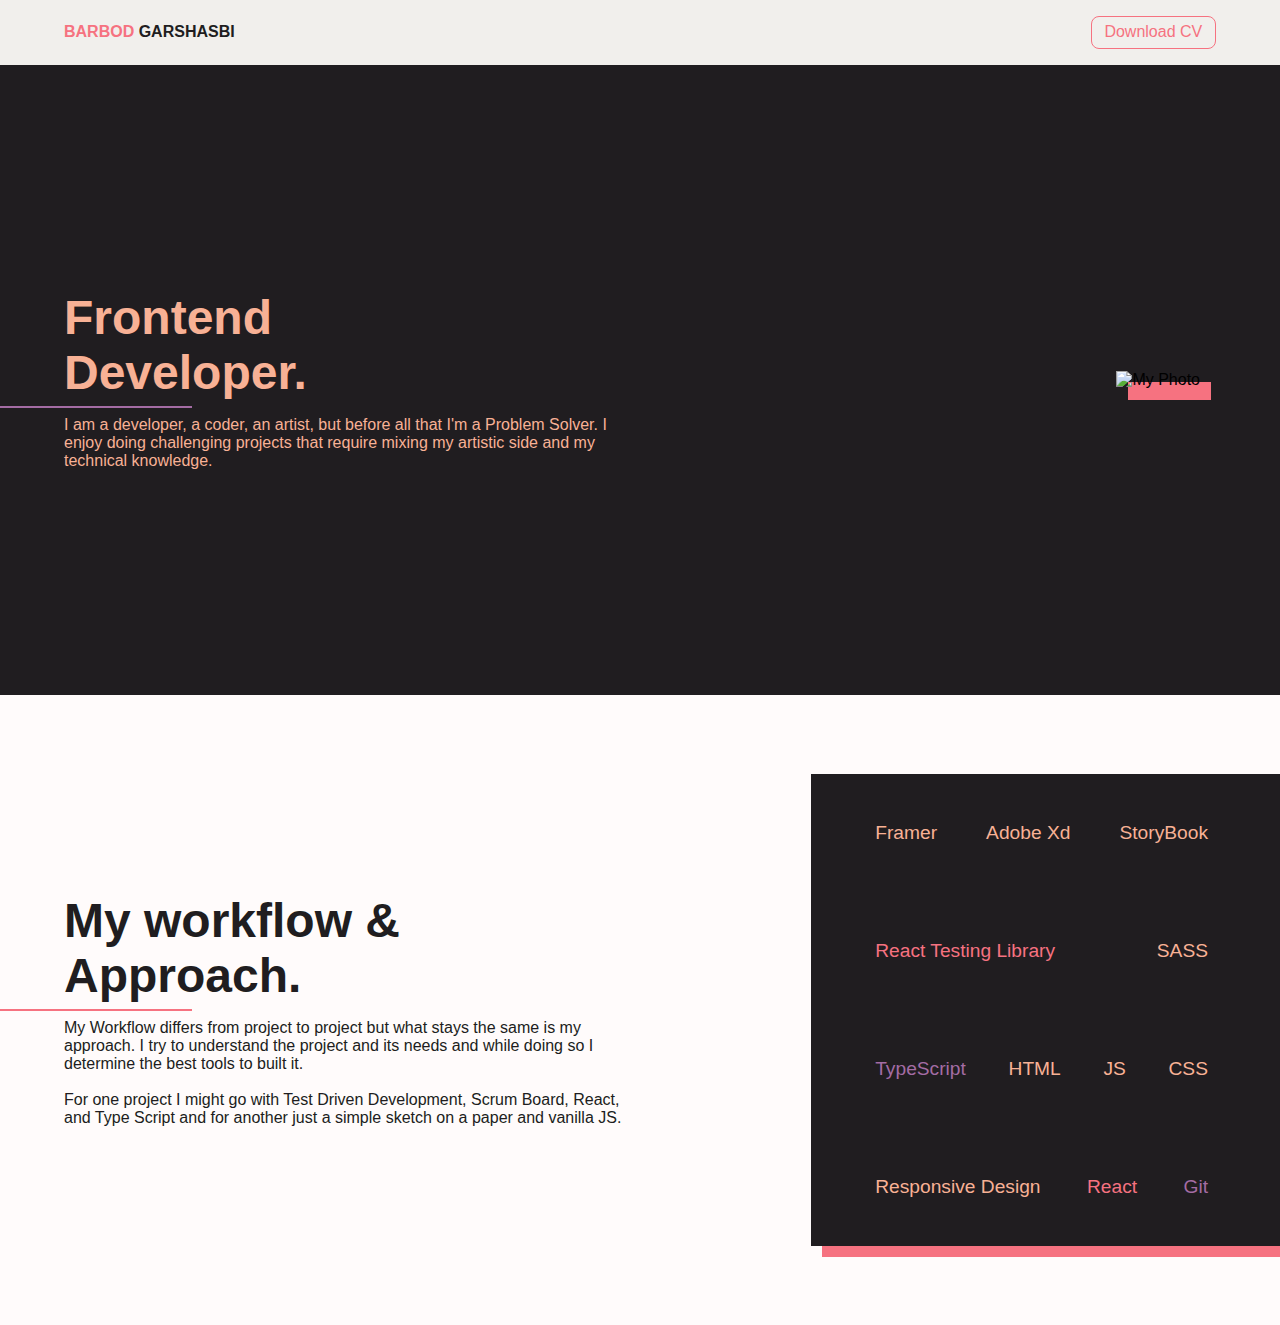
==== index.html @ 4fe1165f "first commit" ====
<!DOCTYPE html>
<html lang="en">
<head>
    <meta charset="UTF-8">
    <meta http-equiv="X-UA-Compatible" content="IE=edge">
    <meta name="viewport" content="width=device-width, initial-scale=1.0">
    <title>Barbod Garshasbi</title>
    <link rel="stylesheet" href="styles/main.css">
</head>
<body>
    <section class="header">
       <div class="header__container">
        
        <a href="index.html" class="header__logo"> <span class="header__logo--accent-color">Barbod</span> Garshasbi</a>
        <div class="button">
            <a href="#" class="button__txt">Download CV</a>
        </div>
       </div>
    </section>

    <section class="hero">
        <div class="hero__container">
            <div class="hero__content">
                <div class="title title--primary">
                    <p class="title__txt">Frontend <br> Developer.</p>
                    <div class="title__underline"></div>
                </div>
                <p class="hero__content__txt">I am a developer, a coder, an artist, but before all that I'm a Problem Solver. I enjoy doing challenging projects that require mixing my artistic side and my technical knowledge.</p>
            </div>

            <div class="hero__design">
                <div class="hero__design__img-container">
                    <img src="/images/profile.jpg" alt="My Photo" class="hero__design__img">
                    <div class="hero__design__img-shadow"></div>
                    <img src="/images/hero-design-lines.svg" alt="" class="hero__design-lines">
                </div>
            </div>
        </div>
    </section>

    <section class="workflow">
        <div class="workflow__container">
            <div class="workflow__content">
                <div class="title title--primary-var">
                    <p class="title__txt">My workflow &<br> Approach.</p>
                    <div class="title__underline"></div>
                </div>
                <p class="workflow__content__txt">
                    My Workflow differs from project to project but what stays the same is my approach. I try to understand the project and its needs and while doing so I determine the best tools to built it.
                    <br><br>
                    For one project I might go with Test Driven Development, Scrum Board, React, and Type Script and for another just a simple sketch on a paper and vanilla JS. 
                </p>
            </div>

            <div class="workflow__design">
                <div class="workflow__design__container">
                    <div class="workflow__design-row">
                        <p class="workflow__design-row__item">Framer</p>
                        <p class="workflow__design-row__item">Adobe Xd</p>
                        <p class="workflow__design-row__item">StoryBook</p>
                    </div>
                    <div class="workflow__design-row">
                        <p class="workflow__design-row__item workflow__design-row__item--color-secondary">React Testing Library</p>
                        <p class="workflow__design-row__item">SASS</p>
                    </div>
                    <div class="workflow__design-row">
                        <p class="workflow__design-row__item workflow__design-row__item--color-secondary-var">TypeScript</p>
                        <p class="workflow__design-row__item">HTML</p>
                        <p class="workflow__design-row__item">JS</p>
                        <p class="workflow__design-row__item">CSS</p>
                    </div>
                    <div class="workflow__design-row">
                        <p class="workflow__design-row__item">Responsive Design</p>
                        <p class="workflow__design-row__item workflow__design-row__item--color-secondary">React</p>
                        <p class="workflow__design-row__item workflow__design-row__item--color-secondary-var">Git</p>
                    </div>
                    <div class="workflow__design-background"></div>
                    <div class="workflow__design-shadow"></div>
                </div>
            </div>
        </div>
    </section>
</body>
</html>
---- styles/main.css ----
body {
  overflow-x: hidden;
  margin: 0;
  padding: 0;
  font-family: 'Poppins', sans-serif;
}

a, li, h1, h2, p {
  text-decoration: none;
  margin: 0;
  padding: 0;
  z-index: 9999;
}

ul {
  display: inline;
  margin: 0;
  padding: 0;
}

li {
  display: inline;
  list-style-type: none;
  margin: 0;
  padding: 0;
}

.button {
  cursor: pointer;
  border: 1px #F67280 solid;
  border-radius: 8px;
  padding: .4rem .8rem;
}

.button .button__txt {
  color: #F67280;
}

.button:hover {
  background-color: #F67280;
}

.button:hover .button__txt {
  color: #F1EFEC;
}

.header {
  background-color: #F1EFEC;
}

.header .header__container {
  display: -webkit-box;
  display: -ms-flexbox;
  display: flex;
  -webkit-box-pack: justify;
      -ms-flex-pack: justify;
          justify-content: space-between;
  -webkit-box-align: center;
      -ms-flex-align: center;
          align-items: center;
  padding: 1rem 4rem;
}

.header .header__logo {
  text-transform: uppercase;
  font-weight: bold;
  color: #201D20;
}

.header .header__logo .header__logo--accent-color {
  color: #F67280;
}

.title {
  position: relative;
  margin-bottom: 1rem;
}

.title .title__underline {
  position: absolute;
  bottom: -0.5rem;
  left: -10rem;
  width: 18rem;
  height: 2px;
}

.title .title__txt {
  font-size: 3rem;
  font-weight: bold;
}

.title--primary {
  color: #F8B195;
}

.title--primary .title__underline {
  background-color: #A46CA4;
}

.title--primary-var {
  color: #201D20;
}

.title--primary-var .title__underline {
  background-color: #F67280;
}

.hero {
  background-color: #201D20;
}

.hero .hero__container {
  height: 70vh;
  padding: 0rem 4rem;
  display: -webkit-box;
  display: -ms-flexbox;
  display: flex;
  -webkit-box-align: center;
      -ms-flex-align: center;
          align-items: center;
}

.hero .hero__container .hero__content {
  -webkit-box-flex: 1;
      -ms-flex: 1;
          flex: 1;
}

.hero .hero__container .hero__content .hero__content__txt {
  color: #F8B195;
}

.hero .hero__container .hero__design {
  -webkit-transform: translateX(-1rem);
          transform: translateX(-1rem);
  display: -webkit-box;
  display: -ms-flexbox;
  display: flex;
  -webkit-box-flex: 1;
      -ms-flex: 1;
          flex: 1;
  -webkit-box-pack: end;
      -ms-flex-pack: end;
          justify-content: flex-end;
  -webkit-box-align: center;
      -ms-flex-align: center;
          align-items: center;
}

.hero .hero__container .hero__design .hero__design__img-container {
  display: -webkit-box;
  display: -ms-flexbox;
  display: flex;
  position: relative;
}

.hero .hero__container .hero__design .hero__design__img {
  position: relative;
  width: 100%;
  z-index: 2;
}

.hero .hero__container .hero__design .hero__design__img-shadow {
  width: 100%;
  height: 100%;
  background-color: #F67280;
  position: absolute;
  bottom: -.7rem;
  right: -.7rem;
  z-index: 1;
}

.hero .hero__container .hero__design .hero__design-lines {
  position: absolute;
  width: 30%;
  left: -1.2rem;
  top: -1rem;
}

.workflow {
  background-color: #FFFBFB;
}

.workflow .workflow__container {
  height: 70vh;
  padding: 0rem 4rem;
  display: -webkit-box;
  display: -ms-flexbox;
  display: flex;
  -webkit-box-align: center;
      -ms-flex-align: center;
          align-items: center;
}

.workflow .workflow__container .workflow__content {
  -webkit-box-flex: 1;
      -ms-flex: 1;
          flex: 1;
}

.workflow .workflow__container .workflow__content .workflow__content__txt {
  color: #201D20;
}

.workflow .workflow__container .workflow__design {
  -webkit-box-flex: 1;
      -ms-flex: 1;
          flex: 1;
  display: -webkit-box;
  display: -ms-flexbox;
  display: flex;
  -webkit-box-pack: end;
      -ms-flex-pack: end;
          justify-content: flex-end;
  -webkit-box-align: center;
      -ms-flex-align: center;
          align-items: center;
}

.workflow .workflow__container .workflow__design .workflow__design__container {
  position: relative;
  width: 80%;
  -webkit-transform: translateX(3.5rem);
          transform: translateX(3.5rem);
}

.workflow .workflow__container .workflow__design .workflow__design__container .workflow__design-row {
  padding: 3rem 4rem;
  display: -webkit-box;
  display: -ms-flexbox;
  display: flex;
  -webkit-box-pack: justify;
      -ms-flex-pack: justify;
          justify-content: space-between;
  -webkit-box-align: center;
      -ms-flex-align: center;
          align-items: center;
}

.workflow .workflow__container .workflow__design .workflow__design__container .workflow__design-row .workflow__design-row__item {
  color: #F8B195;
  font-size: 1.2rem;
}

.workflow .workflow__container .workflow__design .workflow__design__container .workflow__design-row .workflow__design-row__item--color-secondary {
  color: #F67280;
}

.workflow .workflow__container .workflow__design .workflow__design__container .workflow__design-row .workflow__design-row__item--color-secondary-var {
  color: #A46CA4;
}

.workflow .workflow__container .workflow__design .workflow__design__container .workflow__design-background {
  width: 120%;
  height: 100%;
  position: absolute;
  top: 0;
  left: 0;
  background-color: #201D20;
  z-index: 2;
}

.workflow .workflow__container .workflow__design .workflow__design__container .workflow__design-shadow {
  width: 100%;
  height: 100%;
  position: absolute;
  bottom: -.7rem;
  right: -.7rem;
  background-color: #F67280;
  z-index: 1;
}
/*# sourceMappingURL=main.css.map */
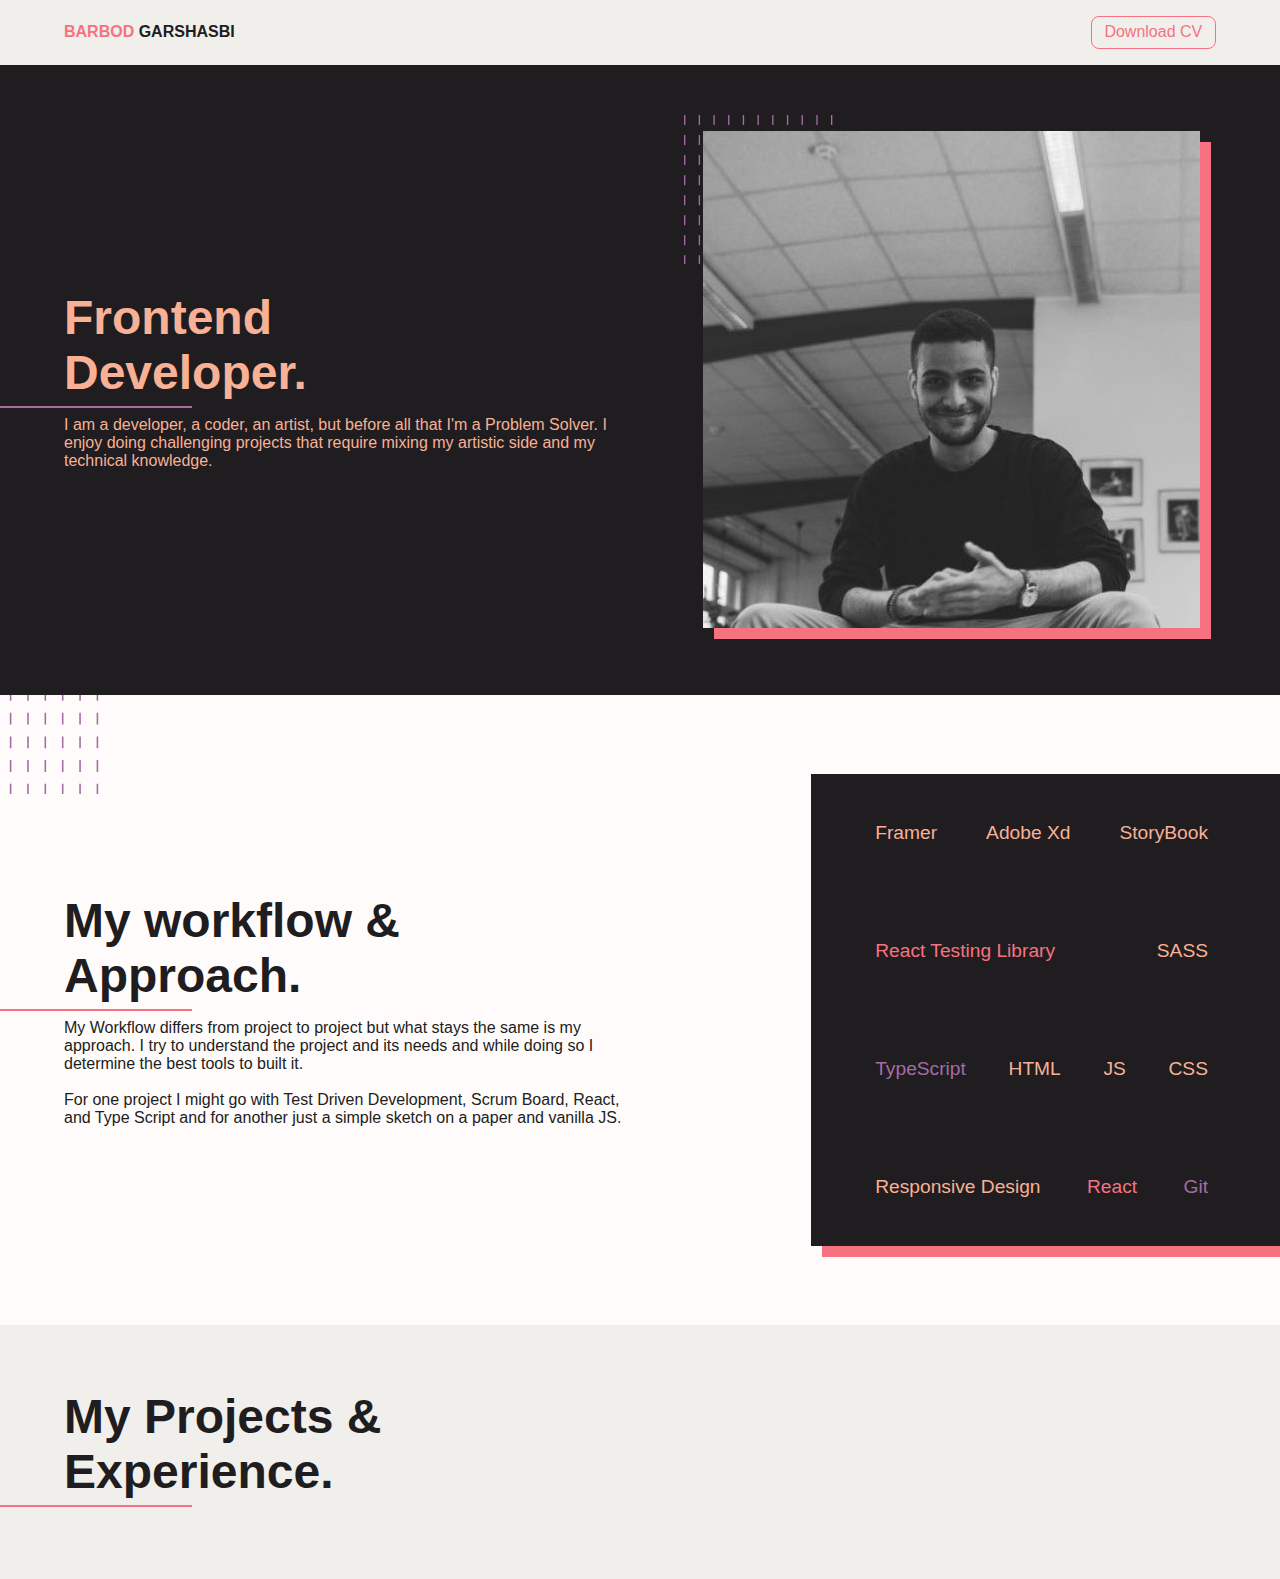
==== commit 3f4ac354: "added some details + added the project section" ====
--- a/index.html
+++ b/index.html
@@ -32,7 +32,7 @@
                 <div class="hero__design__img-container">
                     <img src="/images/profile.jpg" alt="My Photo" class="hero__design__img">
                     <div class="hero__design__img-shadow"></div>
-                    <img src="/images/hero-design-lines.svg" alt="" class="hero__design-lines">
+                    <img src="/images/design-lines.svg" alt="" class="hero__design-lines">
                 </div>
             </div>
         </div>
@@ -40,6 +40,7 @@
 
     <section class="workflow">
         <div class="workflow__container">
+            <img src="/images/design-lines.svg" alt="" class="workflow__design-lines">
             <div class="workflow__content">
                 <div class="title title--primary-var">
                     <p class="title__txt">My workflow &<br> Approach.</p>
@@ -80,5 +81,14 @@
             </div>
         </div>
     </section>
+
+    <section class="projects">
+        <div class="projects__container">
+            <div class="title title--primary-var">
+                <p class="title__txt">My Projects &<br> Experience.</p>
+                <div class="title__underline"></div>
+            </div>
+        </div>
+    </section>
 </body>
 </html>--- a/styles/main.css
+++ b/styles/main.css
@@ -178,10 +178,12 @@
 }
 
 .workflow {
+  overflow: hidden;
   background-color: #FFFBFB;
 }
 
 .workflow .workflow__container {
+  position: relative;
   height: 70vh;
   padding: 0rem 4rem;
   display: -webkit-box;
@@ -269,4 +271,20 @@
   background-color: #F67280;
   z-index: 1;
 }
+
+.workflow .workflow__container .workflow__design-lines {
+  position: absolute;
+  top: -4.8rem;
+  left: -4.8rem;
+  width: 11rem;
+}
+
+.projects {
+  background-color: #F1EFEC;
+}
+
+.projects .projects__container {
+  padding: 4rem;
+  padding-right: 0;
+}
 /*# sourceMappingURL=main.css.map */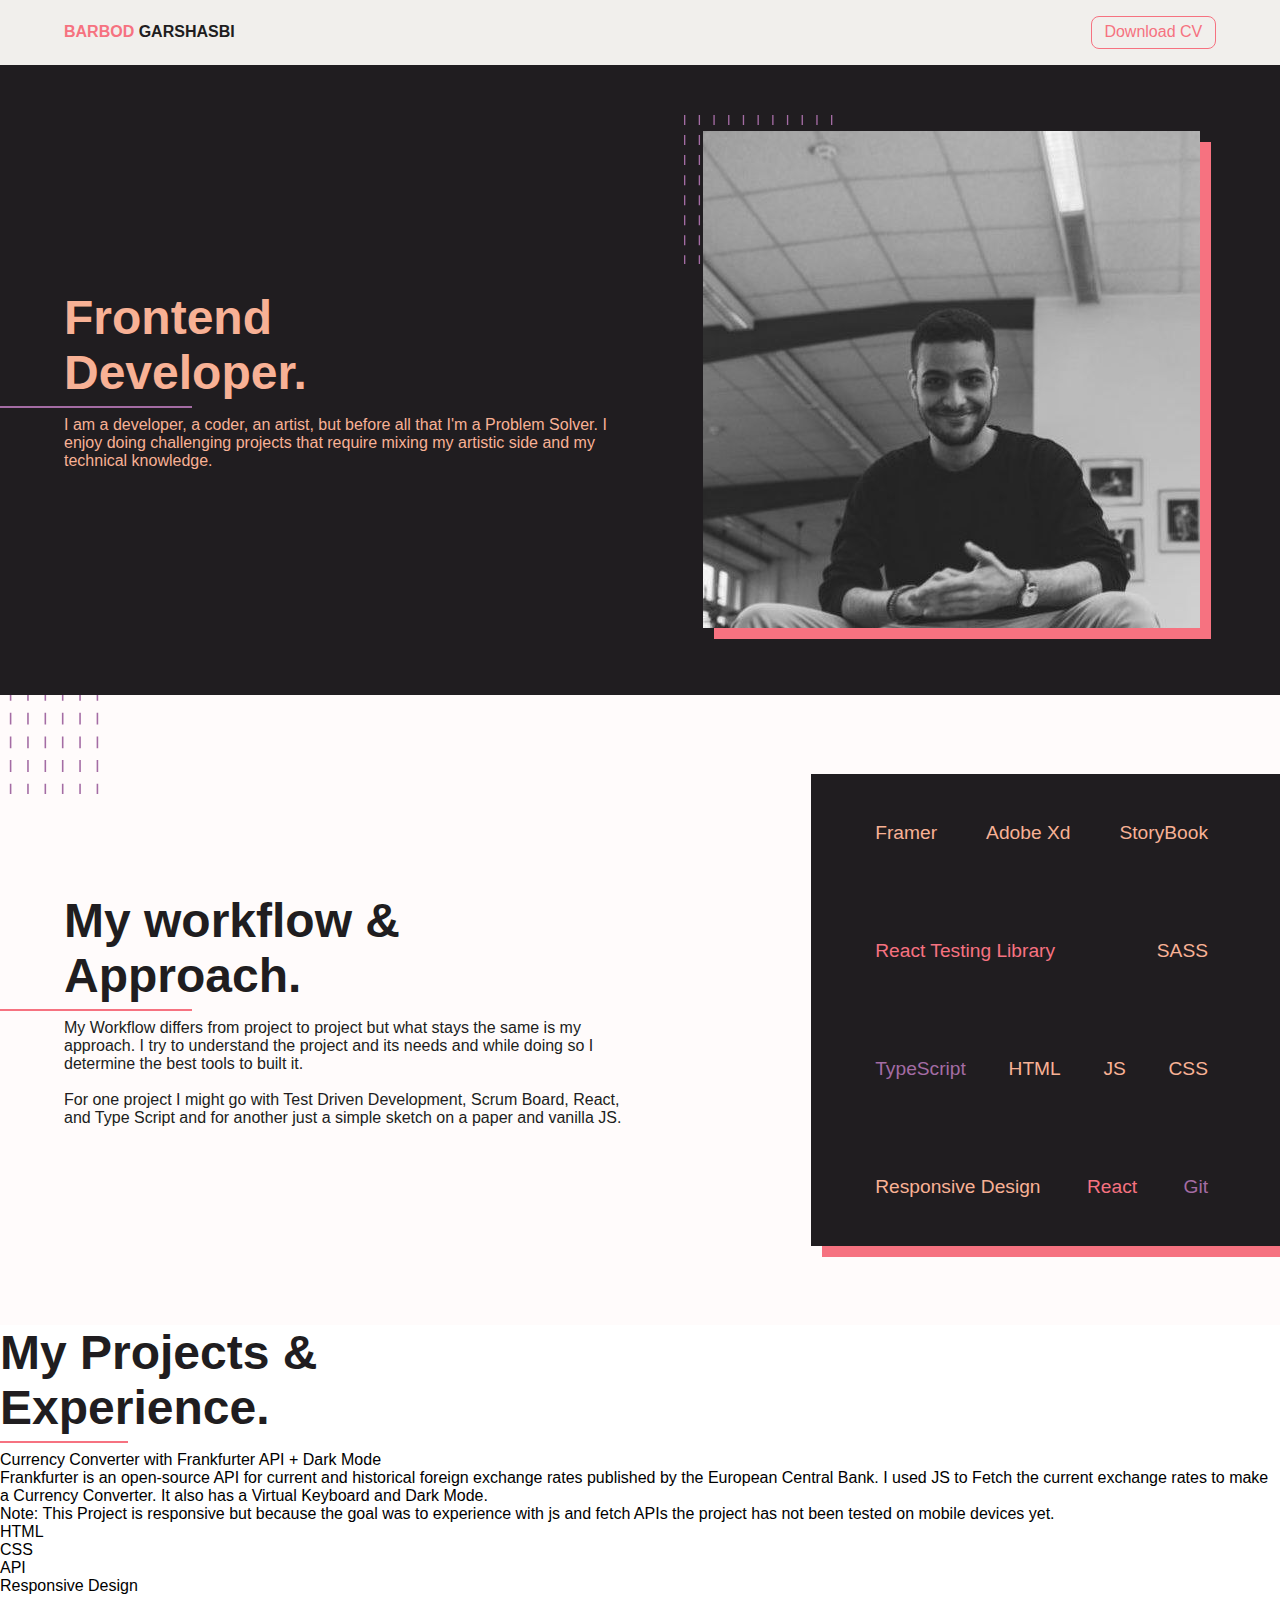
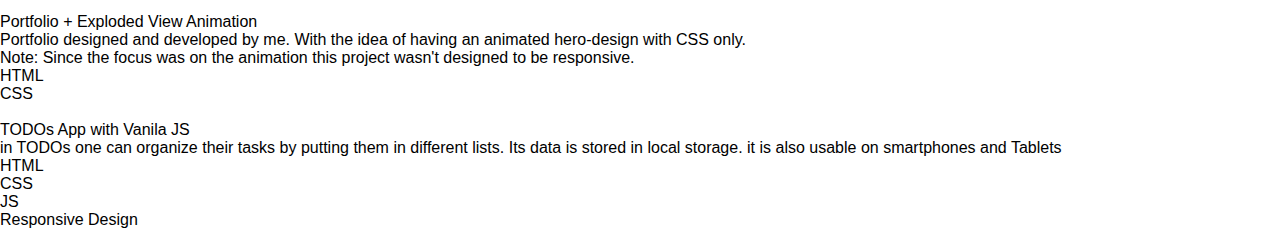
==== commit 5fe98626: "finished the base of the project block" ====
--- a/index.html
+++ b/index.html
@@ -82,12 +82,96 @@
         </div>
     </section>
 
-    <section class="projects">
-        <div class="projects__container">
+    <section class="my_projects">
+        <div class="my_projects__container">
             <div class="title title--primary-var">
                 <p class="title__txt">My Projects &<br> Experience.</p>
                 <div class="title__underline"></div>
             </div>
+
+            
+            <div class="project">
+                <div class="project__content">
+                    <div class="project__content__top">
+                        <p class="project__title">Currency Converter with Frankfurter API + Dark Mode</p>
+                        <p class="project__info">Frankfurter is an open-source API for current and historical foreign exchange rates published by the European Central Bank. I used JS to Fetch the current exchange rates to make a Currency Converter. It also has a Virtual Keyboard and Dark Mode.</p>
+                        <p class="project__note">Note: This Project is responsive but because the goal was to experience with js and fetch APIs the project has not been tested on mobile devices yet.</p>    
+                    </div>
+                    <div class="project__skills">
+                        <div class="tag">
+                            <p class="tag__txt">HTML</p>
+                        </div>
+                        <div class="tag">
+                            <p class="tag__txt">CSS</p>
+                        </div>
+                        <div class="tag">
+                            <p class="tag__txt">API</p>
+                        </div>
+                        <div class="tag">
+                            <p class="tag__txt">Responsive Design</p>
+                        </div>
+                    </div>
+                </div>
+
+                <div class="project__photo">
+                    <img src="/images/Curency-Converter.png" alt="" class="project__img">
+                </div>
+            </div>
+
+            <div class="project">
+                <div class="project__content">
+                    <div class="project__content__top">
+                        <p class="project__title">Portfolio + Exploded View Animation</p>
+                        <p class="project__info">Portfolio designed and developed by me. With the idea of having an animated hero-design with CSS only.</p>
+                        <p class="project__note">Note: Since the focus was on the animation this
+                            project wasn't designed to be responsive.</p>    
+                    </div>
+                    <div class="project__skills">
+                        <div class="tag">
+                            <p class="tag__txt">HTML</p>
+                        </div>
+                        <div class="tag">
+                            <p class="tag__txt">CSS</p>
+                        </div>
+                    </div>
+                </div>
+
+                <div class="project__photo">
+                    <img src="/images/Exploded View Screenshot.png" alt="" class="project__img">
+                </div>
+            </div>
+
+            <div class="project">
+                <div class="project__content">
+                    <div class="project__content__top">
+                        <p class="project__title">TODOs App with Vanila JS</p>
+                        <p class="project__info">in TODOs one can organize their tasks by putting them in different lists. Its data is stored in local storage. it is also usable on smartphones and Tablets</p>
+                        <p class="project__note"></p>    
+                    </div>
+                    <div class="project__skills">
+                        <div class="tag">
+                            <p class="tag__txt">HTML</p>
+                        </div>
+                        <div class="tag">
+                            <p class="tag__txt">CSS</p>
+                        </div>
+                        <div class="tag">
+                            <p class="tag__txt">JS</p>
+                        </div>
+                        <div class="tag">
+                            <p class="tag__txt">Responsive Design</p>
+                        </div>
+                    </div>
+                </div>
+
+                <div class="project__photo">
+                    <img src="/images/TODOs Screenshot.png" alt="" class="project__img">
+                </div>
+            </div>
+
+        </div>
+
+            
         </div>
     </section>
 </body>
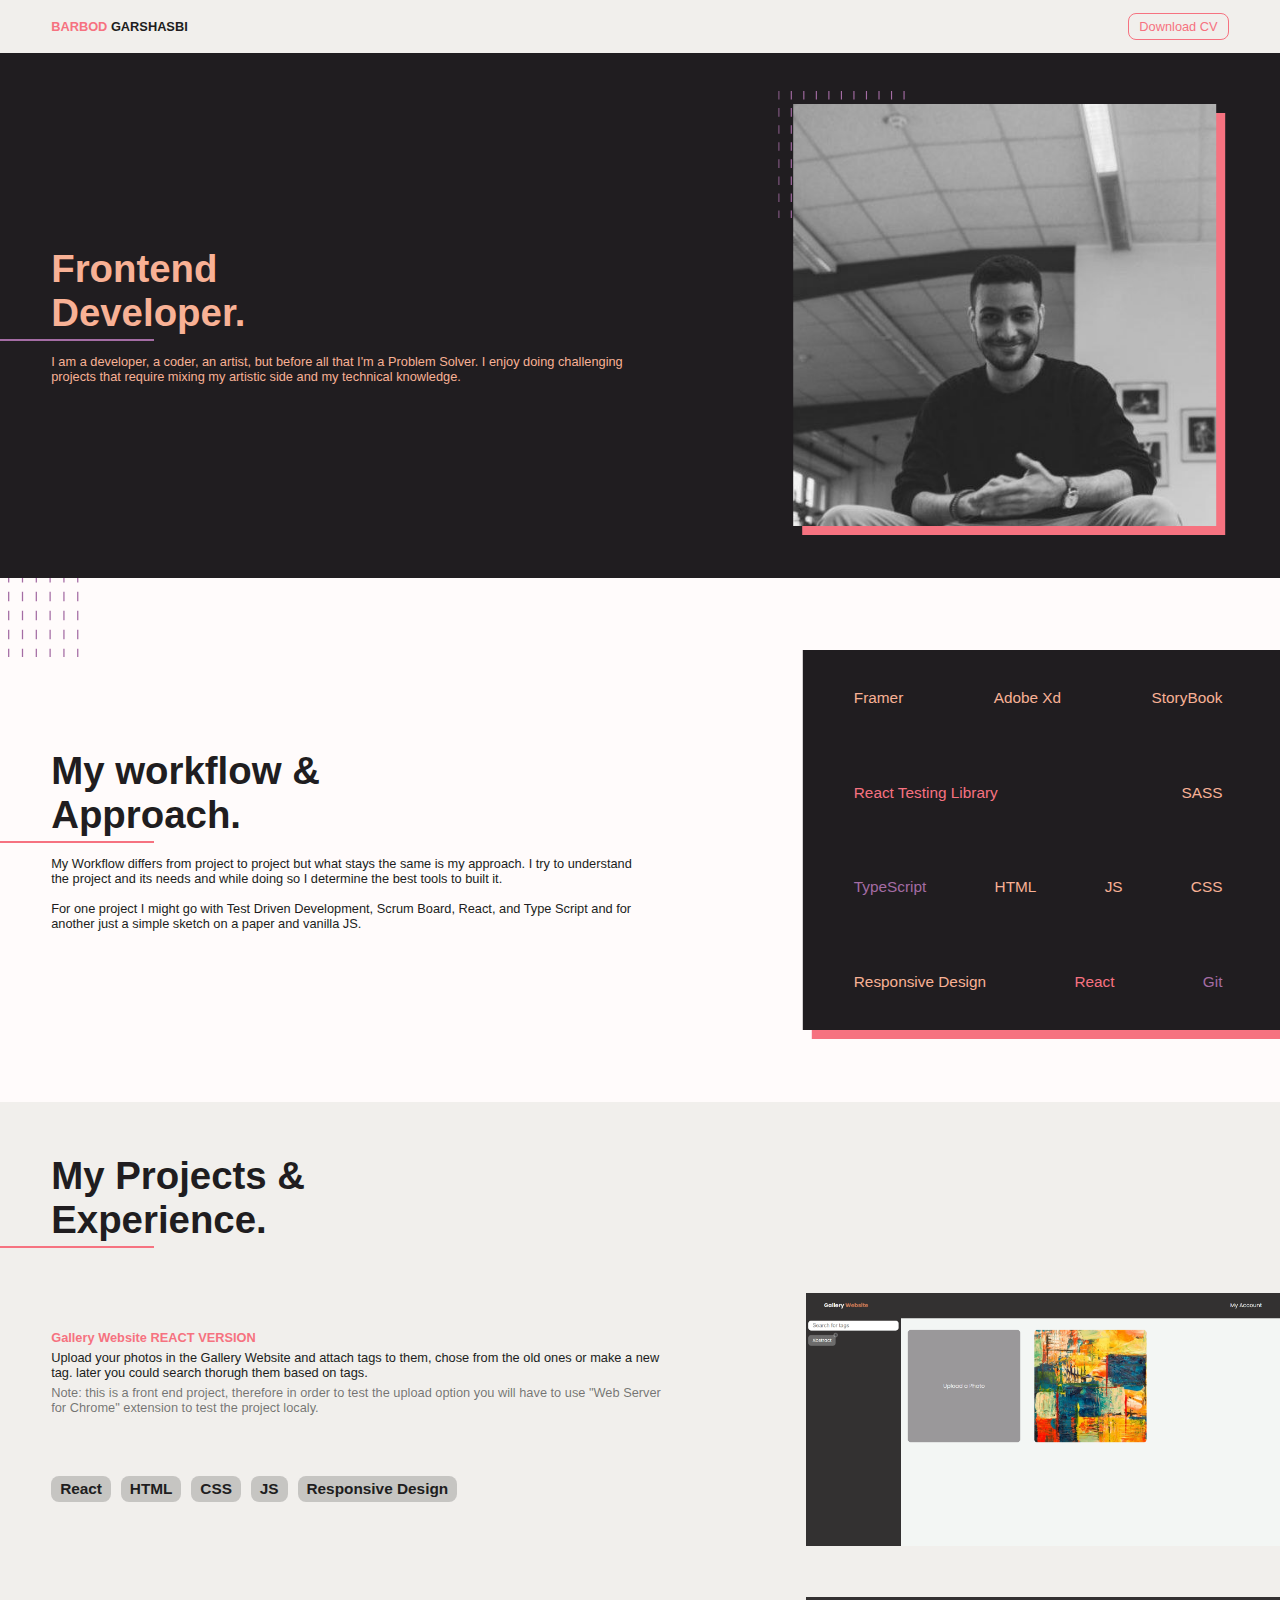
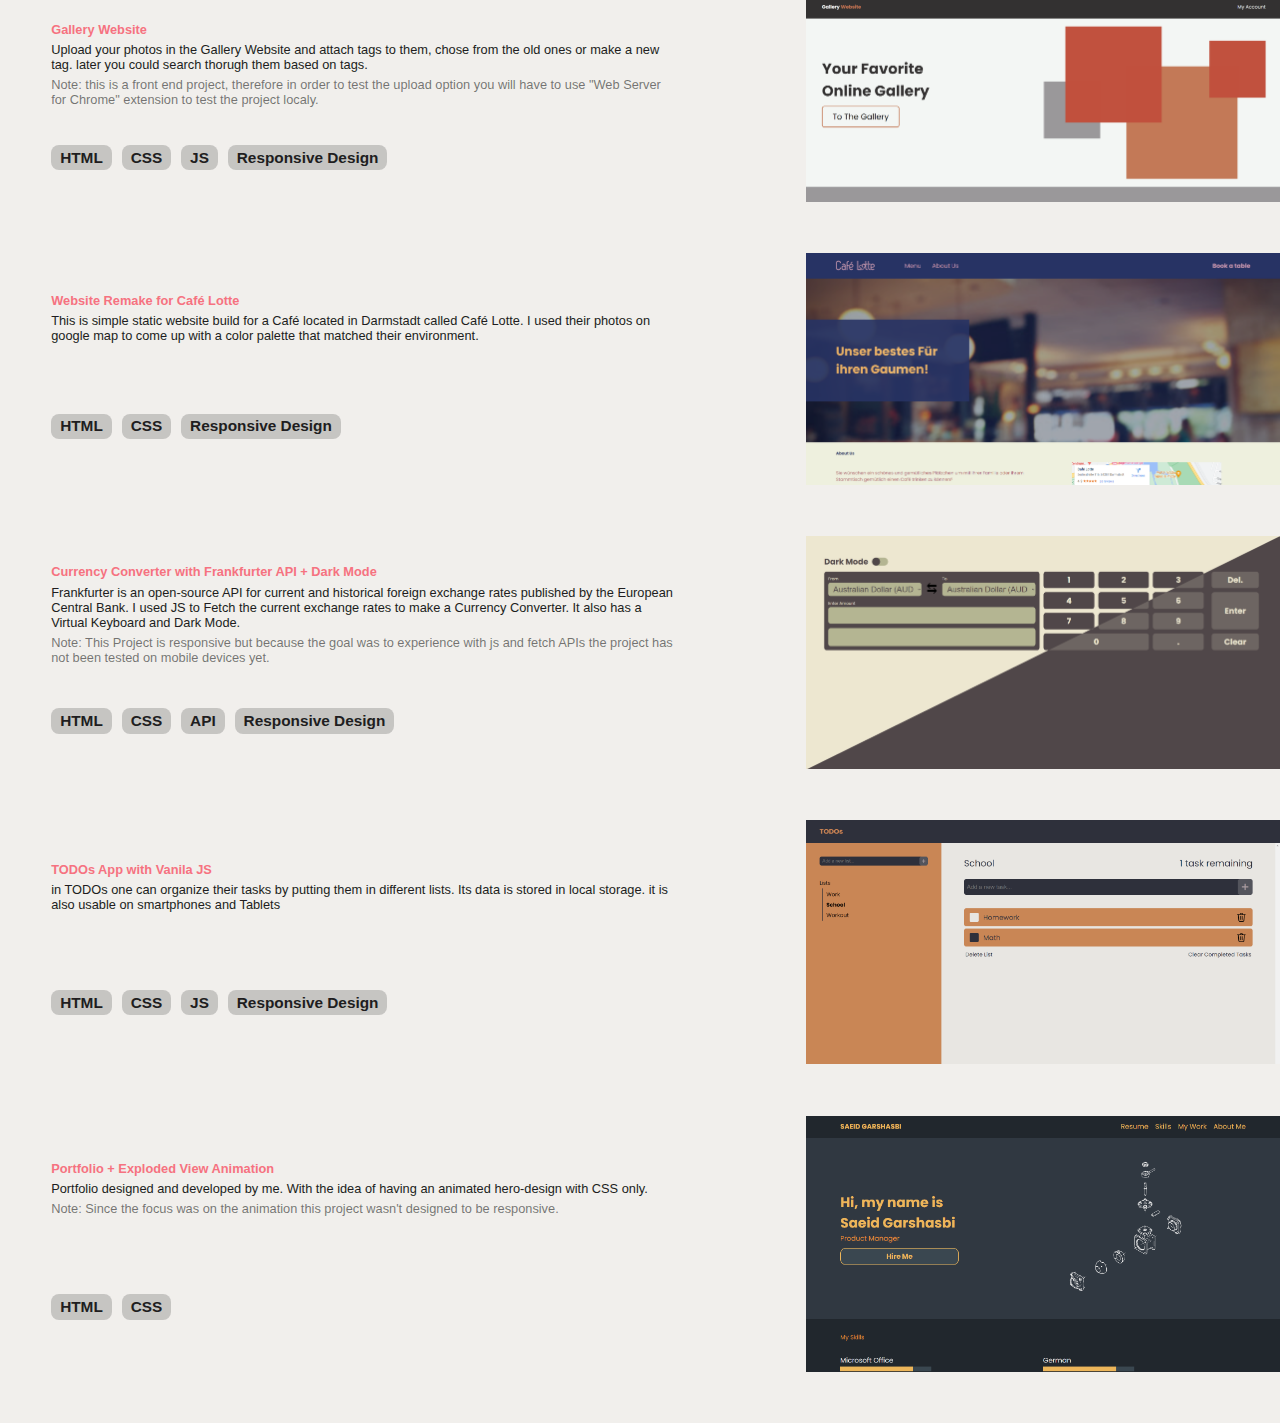
==== commit 3584be75: "finished v2" ====
--- a/index.html
+++ b/index.html
@@ -89,11 +89,95 @@
                 <div class="title__underline"></div>
             </div>
 
-            
-            <div class="project">
-                <div class="project__content">
-                    <div class="project__content__top">
-                        <p class="project__title">Currency Converter with Frankfurter API + Dark Mode</p>
+            <div class="project">
+                <div class="project__content">
+                    <div class="project__content__top">
+                        <a href="https://barbodgarsha.github.io/gallery-website-react/" class="project__title">Gallery Website REACT VERSION</a>
+                        <p class="project__info">Upload your photos in the Gallery Website and attach tags to them, chose from the old ones or make a new tag. later you could search thorugh them based on tags.</p>
+                        <p class="project__note">Note: this is a front end project, therefore in order to test the upload option you will have to use "Web Server for Chrome" extension to test the project localy.</p>    
+                    </div>
+                    <div class="project__skills">
+                        <div class="tag">
+                            <p class="tag__txt">React</p>
+                        </div>
+                        <div class="tag">
+                            <p class="tag__txt">HTML</p>
+                        </div>
+                        <div class="tag">
+                            <p class="tag__txt">CSS</p>
+                        </div>
+                        <div class="tag">
+                            <p class="tag__txt">JS</p>
+                        </div>
+                        <div class="tag">
+                            <p class="tag__txt">Responsive Design</p>
+                        </div>
+                    </div>
+                </div>
+
+                <div class="project__photo">
+                    <img src="/images/Gallery Website Screeshot.png" alt="" class="project__img">
+                </div>
+            </div>
+
+            <div class="project">
+                <div class="project__content">
+                    <div class="project__content__top">
+                        <a href="/projects/Gallery Website/index.html" class="project__title">Gallery Website</a>
+                        <p class="project__info">Upload your photos in the Gallery Website and attach tags to them, chose from the old ones or make a new tag. later you could search thorugh them based on tags.</p>
+                        <p class="project__note">Note: this is a front end project, therefore in order to test the upload option you will have to use "Web Server for Chrome" extension to test the project localy.</p>    
+                    </div>
+                    <div class="project__skills">
+                        <div class="tag">
+                            <p class="tag__txt">HTML</p>
+                        </div>
+                        <div class="tag">
+                            <p class="tag__txt">CSS</p>
+                        </div>
+                        <div class="tag">
+                            <p class="tag__txt">JS</p>
+                        </div>
+                        <div class="tag">
+                            <p class="tag__txt">Responsive Design</p>
+                        </div>
+                    </div>
+                </div>
+
+                <div class="project__photo">
+                    <img src="/images/Gallery Website homepage Screeshot.png" alt="" class="project__img">
+                </div>
+            </div>
+
+
+            <div class="project">
+                <div class="project__content">
+                    <div class="project__content__top">
+                        <a href="/projects/Cafe Lotte Redesign/index.html" class="project__title">Website Remake for Café Lotte</a>
+                        <p class="project__info">This is simple static website build for a Café located in Darmstadt called Café Lotte. I used their photos on google map to come up with a color palette that matched their environment.</p>
+                        <p class="project__note"></p>    
+                    </div>
+                    <div class="project__skills">
+                        <div class="tag">
+                            <p class="tag__txt">HTML</p>
+                        </div>
+                        <div class="tag">
+                            <p class="tag__txt">CSS</p>
+                        </div>
+                        <div class="tag">
+                            <p class="tag__txt">Responsive Design</p>
+                        </div>
+                    </div>
+                </div>
+
+                <div class="project__photo">
+                    <img src="/images/Cafe Lotte Screenshot.png" alt="" class="project__img">
+                </div>
+            </div>
+
+            <div class="project">
+                <div class="project__content">
+                    <div class="project__content__top">
+                        <a href="/projects/Currency Converter/index.html" class="project__title">Currency Converter with Frankfurter API + Dark Mode</a>
                         <p class="project__info">Frankfurter is an open-source API for current and historical foreign exchange rates published by the European Central Bank. I used JS to Fetch the current exchange rates to make a Currency Converter. It also has a Virtual Keyboard and Dark Mode.</p>
                         <p class="project__note">Note: This Project is responsive but because the goal was to experience with js and fetch APIs the project has not been tested on mobile devices yet.</p>    
                     </div>
@@ -121,7 +205,35 @@
             <div class="project">
                 <div class="project__content">
                     <div class="project__content__top">
-                        <p class="project__title">Portfolio + Exploded View Animation</p>
+                        <a href="/projects/TODOs/index.html" class="project__title">TODOs App with Vanila JS</a>
+                        <p class="project__info">in TODOs one can organize their tasks by putting them in different lists. Its data is stored in local storage. it is also usable on smartphones and Tablets</p>
+                        <p class="project__note"></p>    
+                    </div>
+                    <div class="project__skills">
+                        <div class="tag">
+                            <p class="tag__txt">HTML</p>
+                        </div>
+                        <div class="tag">
+                            <p class="tag__txt">CSS</p>
+                        </div>
+                        <div class="tag">
+                            <p class="tag__txt">JS</p>
+                        </div>
+                        <div class="tag">
+                            <p class="tag__txt">Responsive Design</p>
+                        </div>
+                    </div>
+                </div>
+
+                <div class="project__photo">
+                    <img src="/images/TODOs Screenshot.png" alt="" class="project__img">
+                </div>
+            </div>
+
+            <div class="project">
+                <div class="project__content">
+                    <div class="project__content__top">
+                        <a href="/projects/Exploded View Animation/index.html" class="project__title">Portfolio + Exploded View Animation</a>
                         <p class="project__info">Portfolio designed and developed by me. With the idea of having an animated hero-design with CSS only.</p>
                         <p class="project__note">Note: Since the focus was on the animation this
                             project wasn't designed to be responsive.</p>    
@@ -141,34 +253,6 @@
                 </div>
             </div>
 
-            <div class="project">
-                <div class="project__content">
-                    <div class="project__content__top">
-                        <p class="project__title">TODOs App with Vanila JS</p>
-                        <p class="project__info">in TODOs one can organize their tasks by putting them in different lists. Its data is stored in local storage. it is also usable on smartphones and Tablets</p>
-                        <p class="project__note"></p>    
-                    </div>
-                    <div class="project__skills">
-                        <div class="tag">
-                            <p class="tag__txt">HTML</p>
-                        </div>
-                        <div class="tag">
-                            <p class="tag__txt">CSS</p>
-                        </div>
-                        <div class="tag">
-                            <p class="tag__txt">JS</p>
-                        </div>
-                        <div class="tag">
-                            <p class="tag__txt">Responsive Design</p>
-                        </div>
-                    </div>
-                </div>
-
-                <div class="project__photo">
-                    <img src="/images/TODOs Screenshot.png" alt="" class="project__img">
-                </div>
-            </div>
-
         </div>
 
             
--- a/styles/main.css
+++ b/styles/main.css
@@ -73,7 +73,7 @@
 
 .title {
   position: relative;
-  margin-bottom: 1rem;
+  margin-bottom: 1.5rem;
 }
 
 .title .title__underline {
@@ -110,7 +110,7 @@
 }
 
 .hero .hero__container {
-  height: 70vh;
+  height: 41rem;
   padding: 0rem 4rem;
   display: -webkit-box;
   display: -ms-flexbox;
@@ -156,7 +156,7 @@
 
 .hero .hero__container .hero__design .hero__design__img {
   position: relative;
-  width: 100%;
+  width: 33rem;
   z-index: 2;
 }
 
@@ -184,7 +184,7 @@
 
 .workflow .workflow__container {
   position: relative;
-  height: 70vh;
+  height: 41rem;
   padding: 0rem 4rem;
   display: -webkit-box;
   display: -ms-flexbox;
@@ -279,12 +279,242 @@
   width: 11rem;
 }
 
-.projects {
+.my_projects {
   background-color: #F1EFEC;
 }
 
-.projects .projects__container {
+.my_projects .my_projects__container {
   padding: 4rem;
   padding-right: 0;
 }
+
+.project {
+  display: -webkit-box;
+  display: -ms-flexbox;
+  display: flex;
+  -webkit-box-pack: justify;
+      -ms-flex-pack: justify;
+          justify-content: space-between;
+  margin-top: 4rem;
+}
+
+.project .project__content {
+  padding: 1rem 0;
+  padding-right: 10rem;
+  display: -webkit-box;
+  display: -ms-flexbox;
+  display: flex;
+  -webkit-box-orient: vertical;
+  -webkit-box-direction: normal;
+      -ms-flex-direction: column;
+          flex-direction: column;
+  -ms-flex-pack: distribute;
+      justify-content: space-around;
+}
+
+.project .project__content__top {
+  margin-bottom: 1rem;
+}
+
+.project .project__skills {
+  display: block;
+  width: 100%;
+}
+
+.project .project__title {
+  display: block;
+  margin-bottom: 0.4rem;
+  color: #F67280;
+  font-weight: bold;
+}
+
+.project .project__info {
+  display: block;
+  margin-bottom: 0.4rem;
+  color: #201D20;
+}
+
+.project .project__note {
+  color: rgba(32, 29, 32, 0.6);
+}
+
+.project .project__photo {
+  position: relative;
+  display: -webkit-box;
+  display: -ms-flexbox;
+  display: flex;
+  -webkit-box-pack: center;
+      -ms-flex-pack: center;
+          justify-content: center;
+  -webkit-box-align: end;
+      -ms-flex-align: end;
+          align-items: flex-end;
+}
+
+.project .project__photo .project__img {
+  width: 37vw;
+  -webkit-transition: 200ms;
+  transition: 200ms;
+}
+
+.project .project__photo:hover .project__img {
+  -webkit-transform: scale(110%) translateX(-5%);
+          transform: scale(110%) translateX(-5%);
+}
+
+.tag {
+  display: -webkit-inline-box;
+  display: -ms-inline-flexbox;
+  display: inline-flex;
+  -webkit-box-pack: center;
+      -ms-flex-pack: center;
+          justify-content: center;
+  -webkit-box-align: center;
+      -ms-flex-align: center;
+          align-items: center;
+  border-radius: 8px;
+  background-color: rgba(32, 29, 32, 0.2);
+  padding: .3rem .7rem;
+  margin-right: .5rem;
+  margin-bottom: .5rem;
+}
+
+.tag .tag__txt {
+  display: inline;
+  font-weight: bold;
+  font-size: 1.2rem;
+  color: #201D20;
+}
+
+@media screen and (max-width: 1450px) {
+  :root {
+    font-size: .9rem;
+  }
+}
+
+@media screen and (max-width: 1300px) {
+  :root {
+    font-size: .8rem;
+  }
+}
+
+@media screen and (max-width: 1100px) {
+  :root {
+    font-size: .7rem;
+  }
+}
+
+@media screen and (max-width: 900px) {
+  :root {
+    font-size: .6rem;
+  }
+}
+
+@media screen and (max-width: 750px) {
+  :root {
+    font-size: .5rem;
+  }
+}
+
+@media screen and (max-width: 650px) {
+  :root {
+    font-size: .4rem;
+  }
+}
+
+@media screen and (max-width: 600px) {
+  :root {
+    font-size: .5rem;
+  }
+  .hero .hero__container .hero__design .hero__design__img {
+    position: relative;
+    width: 35vw;
+    z-index: 2;
+  }
+  .workflow .workflow__container {
+    display: block;
+    height: auto;
+  }
+  .workflow .workflow__container .workflow__content {
+    height: 27rem;
+    display: -webkit-box;
+    display: -ms-flexbox;
+    display: flex;
+    -webkit-box-orient: vertical;
+    -webkit-box-direction: normal;
+        -ms-flex-direction: column;
+            flex-direction: column;
+    -webkit-box-pack: end;
+        -ms-flex-pack: end;
+            justify-content: flex-end;
+  }
+  .workflow .workflow__container .workflow__content .workflow__content__txt {
+    width: 100%;
+  }
+  .workflow .workflow__container .workflow__design {
+    width: 100%;
+    height: 46rem;
+  }
+  .workflow .workflow__container .workflow__design .workflow__design__container {
+    -webkit-transform: none;
+            transform: none;
+    width: 100%;
+  }
+  .workflow .workflow__container .workflow__design .workflow__design__container .workflow__design-background {
+    width: 100%;
+  }
+  .my_projects .my_projects__container {
+    padding-right: 4rem;
+  }
+  .project {
+    -webkit-box-orient: vertical;
+    -webkit-box-direction: normal;
+        -ms-flex-direction: column;
+            flex-direction: column;
+    margin-top: 4rem;
+  }
+  .project .project__content {
+    padding-right: 0;
+    margin-bottom: 3rem;
+  }
+  .project .project__content__top {
+    width: 100%;
+    margin-bottom: 2rem;
+  }
+  .project .project__photo {
+    -webkit-box-shadow: 0px 5px 10px 0px #201D20;
+            box-shadow: 0px 5px 10px 0px #201D20;
+    border-radius: 15px;
+    overflow: hidden;
+    background-color: #F8B195;
+    position: relative;
+    display: -webkit-box;
+    display: -ms-flexbox;
+    display: flex;
+    -webkit-box-pack: center;
+        -ms-flex-pack: center;
+            justify-content: center;
+    -webkit-box-align: end;
+        -ms-flex-align: end;
+            align-items: flex-end;
+  }
+  .project .project__photo .project__img {
+    -webkit-transform: none;
+            transform: none;
+    width: 100%;
+  }
+  .project .project__photo:hover .project__img {
+    -webkit-transform: none;
+            transform: none;
+  }
+}
+
+@media screen and (max-width: 480px) {
+  :root {
+    font-size: .45rem;
+  }
+  .hero .hero__container .hero__design {
+    display: none;
+  }
+}
 /*# sourceMappingURL=main.css.map */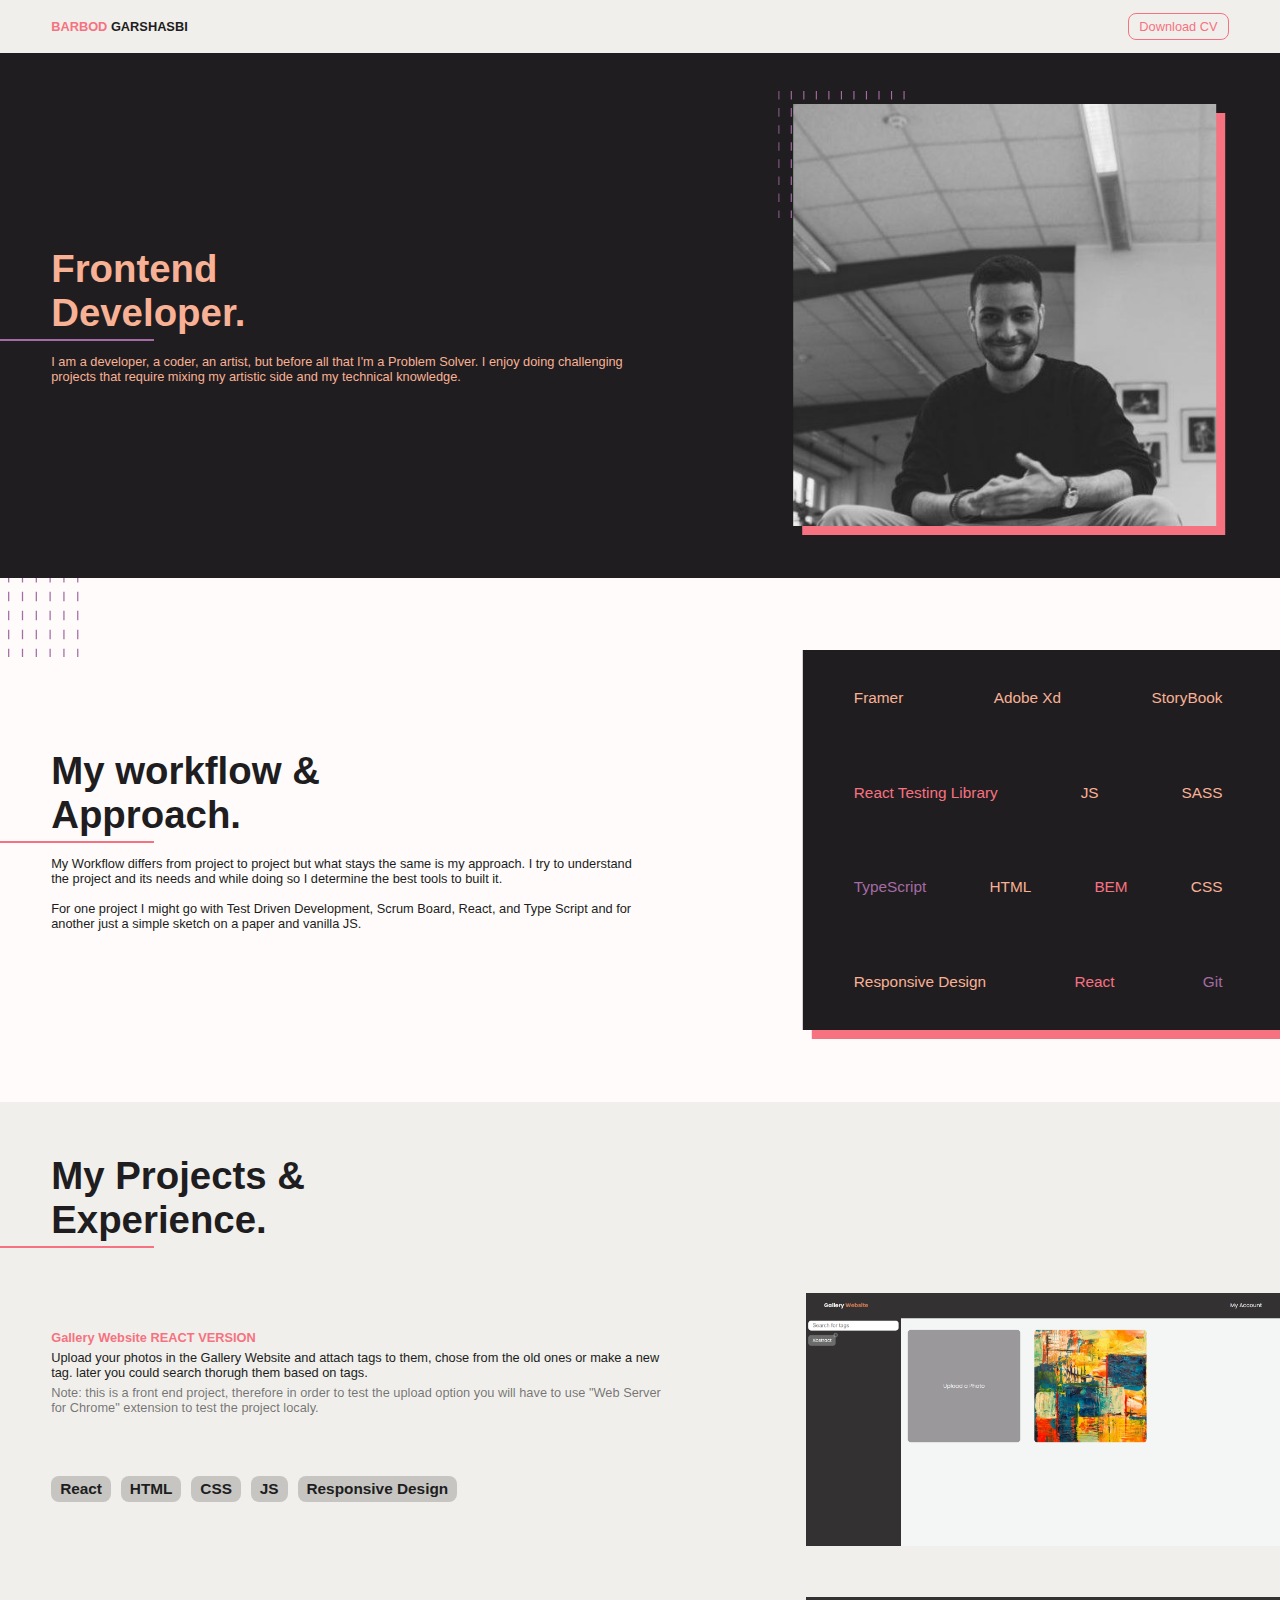
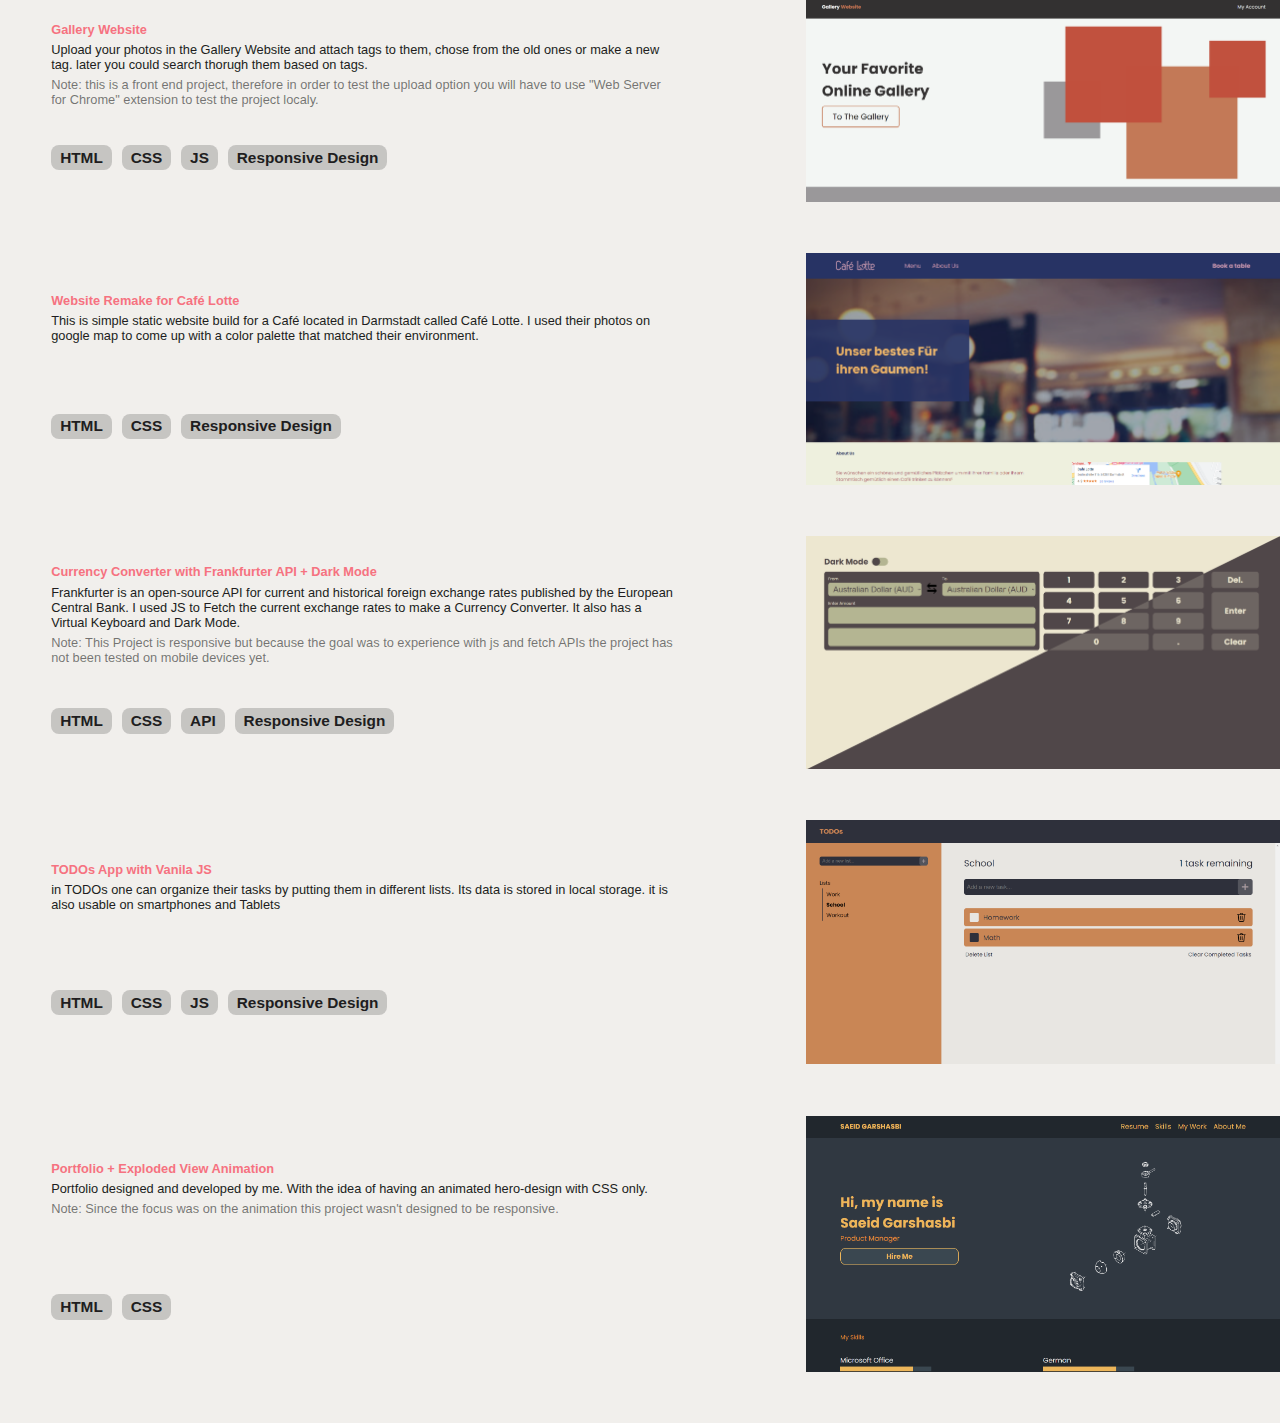
==== commit b16ed49d: "added the CV" ====
--- a/index.html
+++ b/index.html
@@ -13,7 +13,7 @@
         
         <a href="index.html" class="header__logo"> <span class="header__logo--accent-color">Barbod</span> Garshasbi</a>
         <div class="button">
-            <a href="#" class="button__txt">Download CV</a>
+            <a href="files/Barbod-Garshasbi-CV.pdf" class="button__txt">Download CV</a>
         </div>
        </div>
     </section>
@@ -62,12 +62,13 @@
                     </div>
                     <div class="workflow__design-row">
                         <p class="workflow__design-row__item workflow__design-row__item--color-secondary">React Testing Library</p>
+                        <p class="workflow__design-row__item">JS</p>
                         <p class="workflow__design-row__item">SASS</p>
                     </div>
                     <div class="workflow__design-row">
                         <p class="workflow__design-row__item workflow__design-row__item--color-secondary-var">TypeScript</p>
                         <p class="workflow__design-row__item">HTML</p>
-                        <p class="workflow__design-row__item">JS</p>
+                        <p class="workflow__design-row__item workflow__design-row__item--color-secondary">BEM</p>
                         <p class="workflow__design-row__item">CSS</p>
                     </div>
                     <div class="workflow__design-row">
